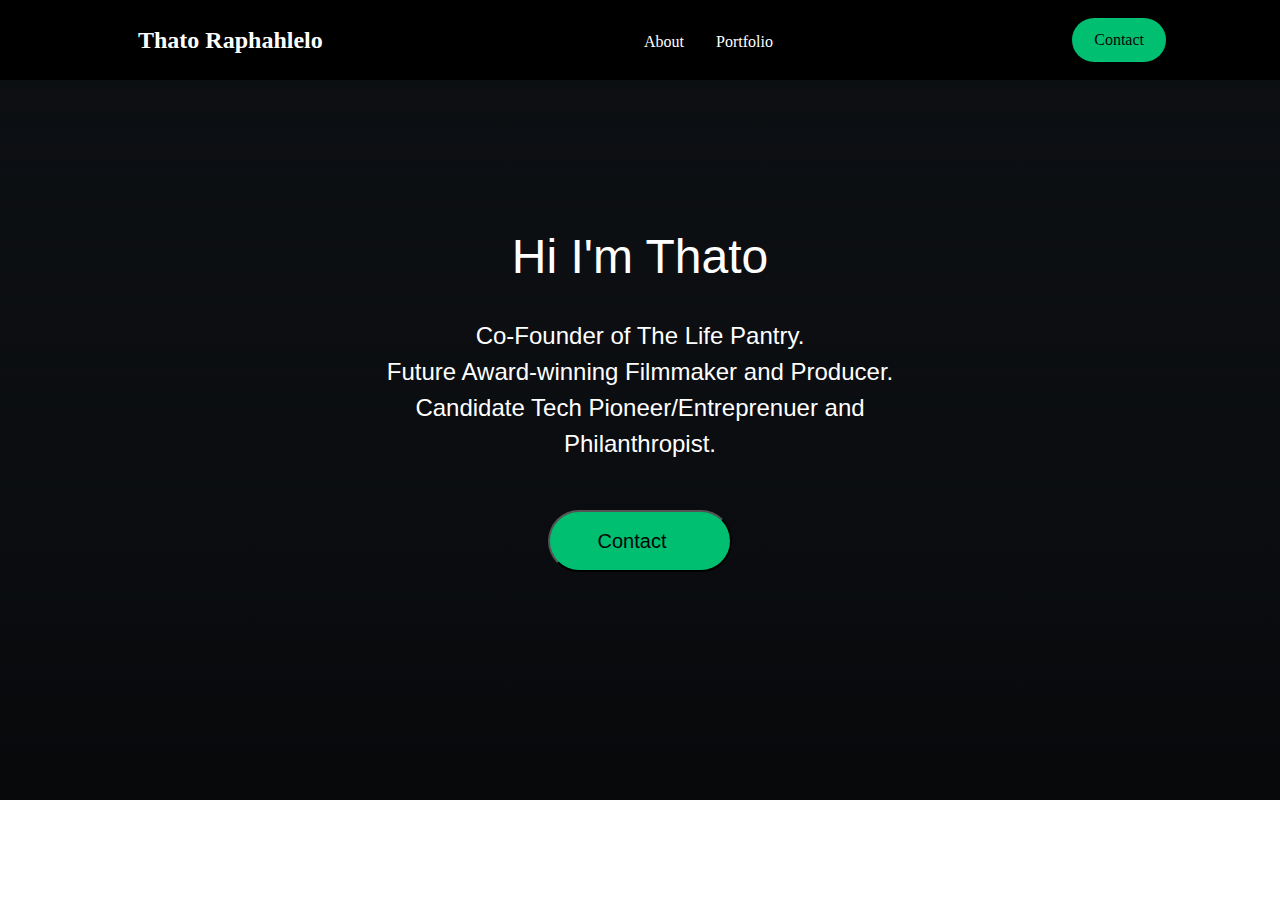
==== index.html @ 8cd52a6d "contact btn" ====
<!DOCTYPE html>
<html lang="en">

<head>
    <title>Thato Raphahlelo</title>
    <meta name="viewport" content="width=device-width, initial-scale=1.0" />
    
    <link rel="stylesheet" href="./Taido-portfolio/taido.css" />
    <link href="http://fonts.cdnfonts.com/css/thegoodmonolith" rel="stylesheet">
    <link rel="stylesheet" href="./Taido-portfolio/open-iconic-master/font/css/open-iconic-bootstrap.min.css"/>
    <link rel="stylesheet" href="./Taido-portfolio/Fonts/Disket Rostype/Bold/onlinefontconverter.com/converted-files/font.css"/>
        <link rel="stylesheet" href="./Taido-portfolio/Fonts/Disket Rostype/Regular web/onlinefontconverter.com/converted-files/font.css"/>
    <link rel="stylesheet" href="https://maxcdn.bootstrapcdn.com/bootstrap/4.5.2/css/bootstrap.min.css">
    <script src="https://ajax.googleapis.com/ajax/libs/jquery/3.5.1/jquery.min.js"></script>
    <script src="https://cdnjs.cloudflare.com/ajax/libs/popper.js/1.16.0/umd/popper.min.js"></script>
    <script src="https://maxcdn.bootstrapcdn.com/bootstrap/4.5.0/js/bootstrap.min.js"></script>
    <script src="./Taido-portfolio/index.js"></script>
</head>

<body>
    <nav class="Nav">
        <div class="NavbarContainer">
            <a class="NavLogo" href="#">Thato Raphahlelo</a>
            <div class="MobileIcon" onclick="showSide()">
                <span class="oi oi-menu"></span>
            </div>
            <ul class="NavMenu">
                <li class="NavItem">
                    <a class="NavLinks" href="#">About</a>
                </li>
                <li class="NavItem">
                    <a class="NavLinks" href="#">Portfolio</a>
                </li>
            </ul>
            <nav class="NavBtn">
                <a class="NavBtnLink" href="#">Contact</a>
            </nav>
        </div>
    </nav>
    <aside id="SC" class="SidebarContainer">
        <div class="Icon" onclick="hideSide()">
            <span class="CloseIcon" aria-hidden="true">&times;</span>
        </div>
        <div class="SidebarWrapper">
            <ul class="SidebarMenu">
                <a class="SidebarLink" href="#">About</SidebarLink>
                <a class="SidebarLink" href="#">Portfolio</SidebarLink>
            </ul>
            <div class="SideBtnWrap">
                <a class="SidebarRoute" href="contact">Contact</a>
            </div>
        </div>
    </aside>
    <div class="HeroContainer">
        <div class="HeroBg">
            <video class="VideoBg" autoplay loop muted src="./Taido-portfolio/videos/InShot_20200409_175238371.mp4" type="video/mp4"></video>
        </div>
        <div class="HeroContent">
            <h1 class="HeroH1">Hi I'm Thato</h1>
            <p class="HeroP">
                Co-Founder of The Life Pantry.<br />
                Future Award-winning Filmmaker and Producer.<br />
                Candidate Tech Pioneer/Entreprenuer and Philanthropist.
            </p>
            <div class="HeroBtnWrapper">
                <button onmouseover="iconSwitch()" class="Button" id="ConBtn">Contact<span id="arrow" class="ArrowRight oi oi-arrow-right" ></span><span class="ArrowForward oi oi-arrow-thick-right"></span></button>
            </div>
        </div>
    </div>
   <!--  <div id="header">
        <img src="Taido transparent.png" />
    </div>
    <div id="container"></div> -->
</body>

</html>
---- Taido-portfolio/taido.css ----
﻿#logo {
  position: absolute;
  z-index: 3;
  width: 18%;
}

#background {
  position: absolute;
  width: 100vw;
  height: 100vh;
  z-index: -1;
}

@font-face {
  font-family: "Disket-Mono-Bold";
  src: url("Disket-Mono-Bold.eot");
  src: url("Disket-Mono-Bold.eot?#iefix") format("embedded-opentype"),
    url("Disket-Mono-Bold.woff2") format("woff2");
  font-weight: normal;
  font-style: normal;
}

@font-face {
  font-family: "DisketMono-Bold";
  src: url("DisketMono-Bold.svg#DisketMono-Bold") format("svg"),
    url("DisketMono-Bold.ttf") format("truetype"),
    url("DisketMono-Bold.woff") format("woff");
  font-weight: normal;
  font-style: normal;
}

@font-face {
  font-family: "Disket-Mono-Regular";
  src: url("Disket-Mono-Regular.eot");
  src: url("Disket-Mono-Regular.eot?#iefix") format("embedded-opentype"),
    url("Disket-Mono-Regular.woff2") format("woff2");
  font-weight: normal;
  font-style: normal;
}

@font-face {
  font-family: "DisketMono";
  src: url("DisketMono.svg#DisketMono") format("svg"),
    url("DisketMono.ttf") format("truetype"),
    url("DisketMono.woff") format("woff");
  font-weight: normal;
  font-style: normal;
}

#Tai {
  font-family: Disket-Mono-Bold;
  font-weight: normal;
  font-style: normal;
  width: 18%;
  position: absolute;
  z-index: 3;
  color: #fff;
  padding-top: 0.2rem;
  padding-left: 0.2rem;
}
a {
  font-family: Disket-Mono-Regular;
}

#descrip {
  margin: auto;
  width: 75%;
  padding: 8.5rem 0;
  text-align: center;
  color: #fff;
  font-family: Disket-Mono-Bold;
}

.Nav {
  background: #000;
  height: 80px;
  margin-top: -80px;
  display: flex;
  justify-content: center;
  align-items: center;
  font-size: 1rem;
  position: sticky;
  top: 0;
  z-index: 10;
}

.NavbarContainer {
  display: flex;
  justify-content: space-between;
  height: 80px;
  z-index: 1;
  width: 100%;
  padding: 0 24px;
  max-width: 1100px;
}

.NavLogo {
  color: #fff;
  justify-self: flex-start;
  cursor: pointer;
  font-size: 1.5rem;
  display: flex;
  align-items: center;
  margin-left: 24px;
  font-weight: bold;
  text-decoration: none;
}

.MobileIcon {
  display: none;

  /* @media screen and (max-width: 768px) {
    display: block;
    position: absolute;
    top: 0;
    right: 0;
    transform: translate(-100%, 60%);
    font-size: 1.8rem;
    cursor: pointer;
    color: #fff;
  } */
}

.NavMenu {
  display: flex;
  align-items: center;
  list-style: none;
  text-align: center;
  padding: 0;
  margin-bottom: 0;
  margin-right: -22px;
}

.NavItem {
  position: relative;
  height: 20px;
}

.NavLinks {
  color: #fff;
  display: flex;
  align-items: center;
  text-decoration: none;
  padding: 0 1rem;
  cursor: pointer;
}

.NavLinks:active {
  border-bottom: 3px solid #01bf71;
}

.NavBtn {
  display: flex;
  align-items: center;

  /* @media screen and (max-width: 768px) {
    display: none;
  } */
}

.NavBtnLink {
  border-radius: 50px;
  background: #01bf71;
  white-space: nowrap;
  padding: 10px 22px;
  color: #010606;
  font-size: 16px;
  outline: none;
  border: none;
  cursor: pointer;
  transition: all 0.2s ease-in-out;
  text-decoration: none;
}

.NavBtnLink:hover {
  transition: all 0.2s ease-in-out;
  background: #fff;
  color: #010606;
}

@media screen and (max-width: 768px) {
  .NavMenu,
  .NavBtn {
    display: none;
  }
  .MobileIcon {
    display: block;
    position: absolute;
    top: 0;
    right: 0;
    transform: translate(-100%, 60%);
    font-size: 1.8rem;
    cursor: pointer;
    color: #fff;
  }

  .HeroH1 {
    font-size: 40px;
  }

  .HeroP {
    font-size: 24px;
  }
  .Button {
    background: #010606;
    color: #fff;
    padding: 12px 30px;
    font-size: 16px;
  }

  .Button:hover {
    background: #01bf71;
  }
}

@media screen and (max-width: 960px) {
  .Nav {
    transition: 0.8s all ease;
  }
}

.SidebarContainer {
  position: fixed;
  z-index: 999;
  width: 100%;
  height: 100%;
  background: #0d0d0d;
  display: grid;
  align-items: center;
  top: 0;
  left: 0;
  transition: 0.3s ease-in-out;
  opacity: 0;
  top: -100%;
}

.CloseIcon {
  color: #fff;
}

.Icon {
  position: absolute;
  top: 1.2rem;
  right: 1.5rem;
  background: transparent;
  font-size: 2rem;
  cursor: pointer;
  outline: none;
}

.SidebarWrapper {
  color: #fff;
}

.SidebarLink {
  display: flex;
  align-items: center;
  justify-content: center;
  font-size: 1.5rem;
  text-decoration: none;
  list-style: none;
  transition: none;
  color: #fff;
  cursor: pointer;
}

.SidebarLink:hover {
  color: #01bf71;
  transition: 0.2s ease-in-out;
}

.SideBtnWrap {
  display: flex;
  justify-content: center;
}

.SidebarRoute {
  border-radius: 50px;
  background: #01bf71;
  white-space: nowrap;
  padding: 16px 64px;
  outline: none;
  border: none;
  cursor: pointer;
  transition: all 0.2s ease-in-out;
  text-decoration: none;
  color: #010606;
}

.SidebarRoute:hover {
  transition: all 0.2s ease-in-out;
  background: #fff;
  color: #01bf71;
}

.SidebarMenu {
  display: grid;
  grid-template-columns: 1fr;
  grid-template-rows: repeat(2, 80px);
  text-align: center;
  padding: 0;
}

@media screen and (max-width: 480px) {
  .SidebarMenu {
    grid-template-rows: repeat(6, 60px);
  }

  .HeroH1 {
    font-size: 32px;
  }

  .HeroP {
    font-size: 18px;
  }

  .Button {
    background: #010606;
    color: #fff;
    padding: 12px 30px;
    font-size: 16px;
  }

  .Button:hover {
    background: #01bf71;
  }
}

.HeroContainer {
  background: #0c0c0c;
  display: flex;
  justify-content: center;
  align-items: center;
  padding: 0 30px;
  height: 800px;
  position: relative;
  z-index: 1;

  /*add before styles*/
}

.HeroContainer:before {
  content: "";
  position: absolute;
  top: 0;
  right: 0;
  bottom: 0;
  left: 0;
  background: linear-gradient(
      180deg,
      rgba(0, 0, 0, 0.4) 0%,
      rgba(0, 0, 0, 0.8) 100%
    ),
    linear-gradient(180deg, rgba(0, 0, 0, 0.4) 0%, transparent 100%);
  z-index: 2;
}

.HeroBg {
  position: absolute;
  top: 0;
  right: 0;
  bottom: 0;
  left: 0;
  width: 100%;
  height: 100%;
  overflow: hidden;
}

.VideoBg {
  width: 100%;
  height: 100%;
  -o-object-fit: cover;
  object-fit: cover;
  background: #232a34;
}

.HeroContent {
  z-index: 3;
  max-width: 1200px;
  position: absolute;
  padding: 8px 24px;
  display: flex;
  flex-direction: column;
  align-items: center;
}

.HeroH1 {
  color: #fff;
  font-size: 48px;
  text-align: center;
}

.HeroP {
  margin-top: 24px;
  color: #fff;
  font-size: 24px;
  text-align: center;
  max-width: 600px;
}

.HeroBtnWrapper {
  margin-top: 32px;
  display: flex;
  flex-direction: column;
  align-items: center;
}

.ArrowForward {
  margin-left: 8px;
  font-size: 20px;
  opacity: 0;
}

.ArrowRight {
  margin-left: 8px;
  font-size: 20px;
}

.Button {
  border-radius: 50px;
  background: #01bf71;
  white-space: nowrap;
  padding: 14px 48px;
  color: #010606;
  font-size: 20px;
  outline: none;
  cursor: pointer;
  display: flex;
  justify-content: center;
  align-items: center;
  transition: all 0.2s ease-in-out;
}

.Button:hover {
  transition: all 0.2s ease-in-out;
  background: #fff;
}
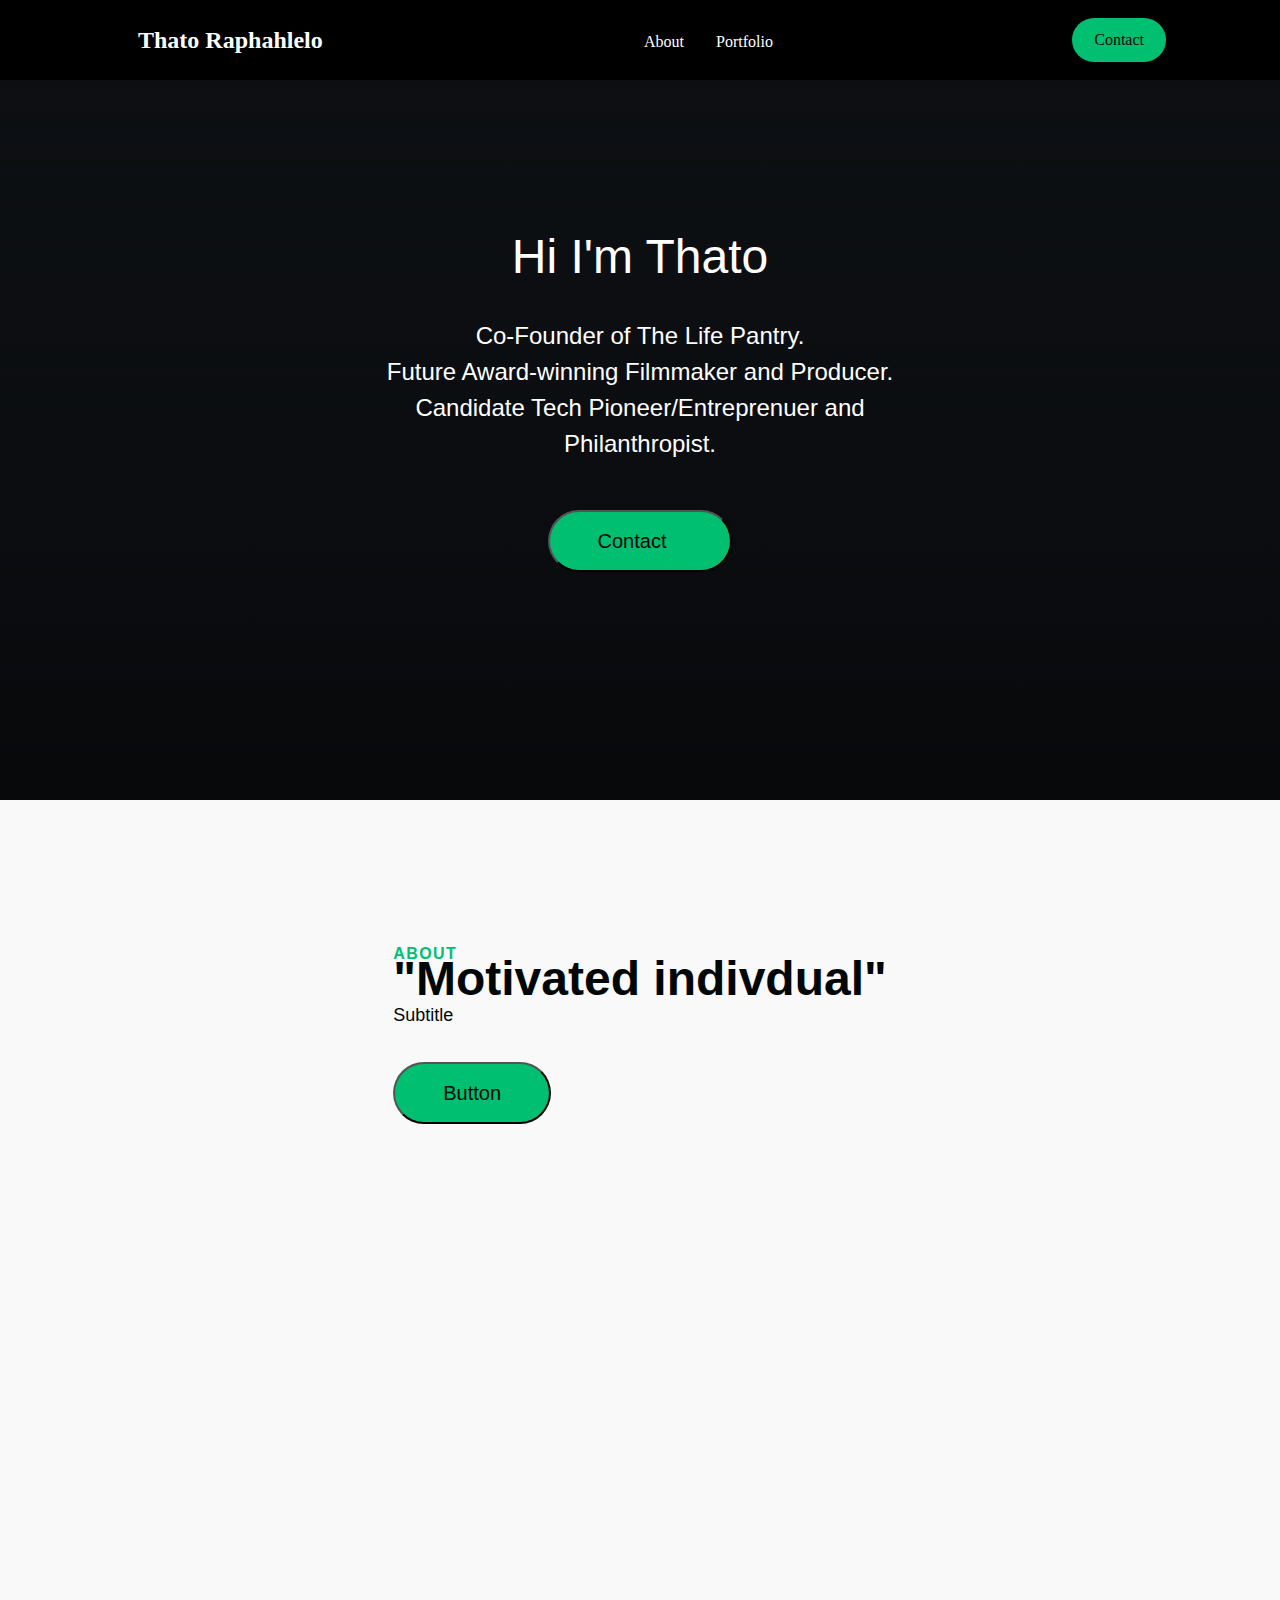
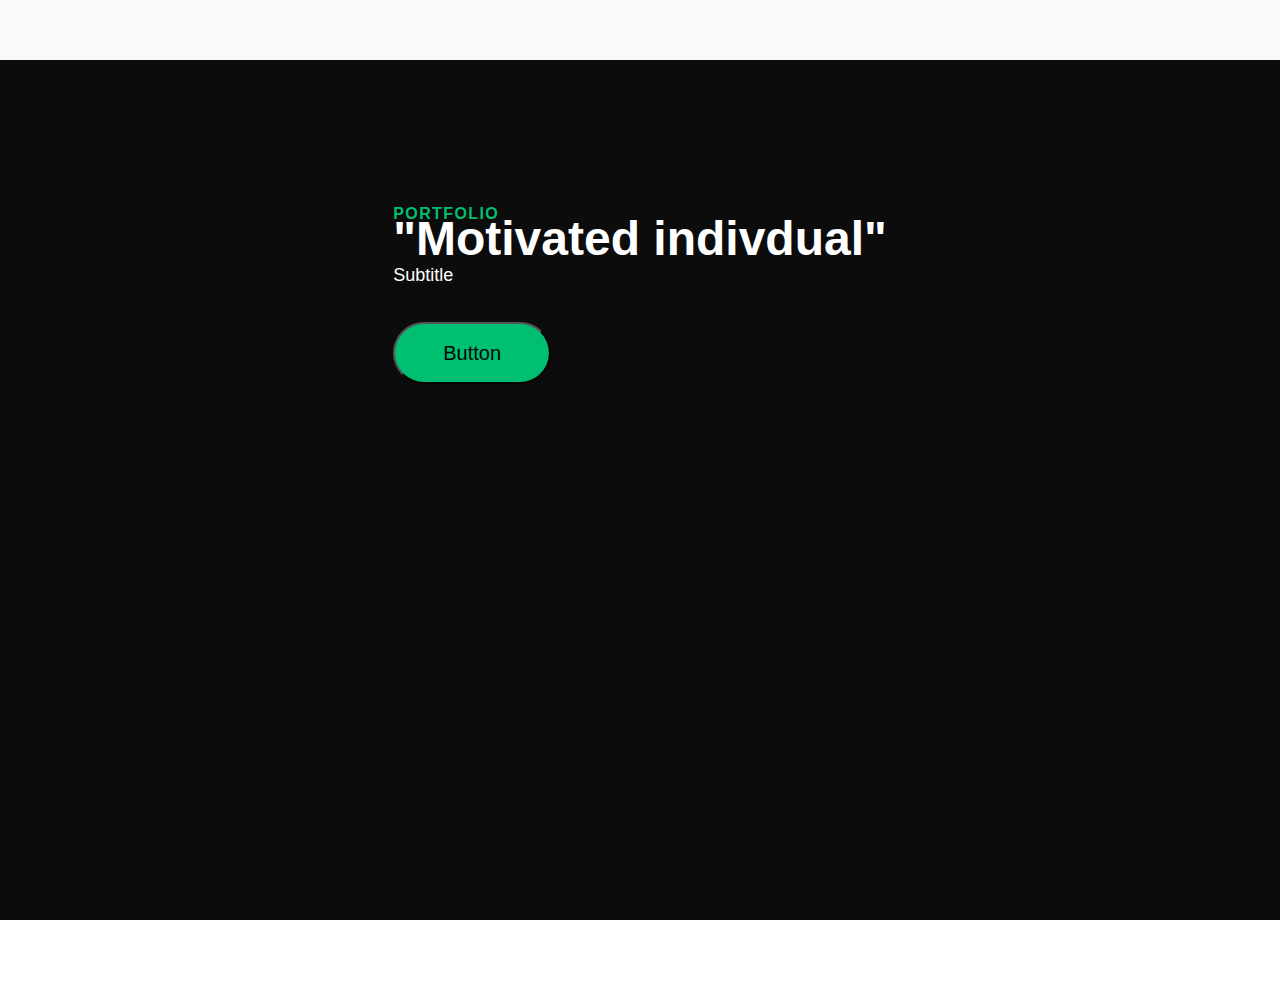
==== commit f9ee32fa: "Portfolio section" ====
--- a/index.html
+++ b/index.html
@@ -20,16 +20,16 @@
 <body>
     <nav class="Nav">
         <div class="NavbarContainer">
-            <a class="NavLogo" href="#">Thato Raphahlelo</a>
+            <a class="NavLogo" onclick="scrollToTop()"href="#">Thato Raphahlelo</a>
             <div class="MobileIcon" onclick="showSide()">
                 <span class="oi oi-menu"></span>
             </div>
             <ul class="NavMenu">
                 <li class="NavItem">
-                    <a class="NavLinks" href="#">About</a>
+                    <a id="abtLink" onclick="scrollToAbout()" class="NavLinks" href="#">About</a>
                 </li>
                 <li class="NavItem">
-                    <a class="NavLinks" href="#">Portfolio</a>
+                    <a class="NavLinks" onclick="scrollToPort()" href="#">Portfolio</a>
                 </li>
             </ul>
             <nav class="NavBtn">
@@ -63,14 +63,52 @@
                 Candidate Tech Pioneer/Entreprenuer and Philanthropist.
             </p>
             <div class="HeroBtnWrapper">
-                <button onmouseover="iconSwitch()" class="Button" id="ConBtn">Contact<span id="arrow" class="ArrowRight oi oi-arrow-right" ></span><span class="ArrowForward oi oi-arrow-thick-right"></span></button>
+                <button onmouseover="iconSwitch()" class="Button" id="ConBtn">Contact<span id="arrow" class="ArrowRight oi oi-arrow-right" ></span><span id="forward" class="ArrowForward oi oi-arrow-thick-right"></span></button>
             </div>
         </div>
     </div>
-   <!--  <div id="header">
-        <img src="Taido transparent.png" />
+    <div class="InfoContainer">
+        <div class="InfoWrapper">
+            <div class="InfoRow">
+                <div class="Column1">
+                    <div class="TextWrapper">
+                        <p class="TopLine">About</p>
+                        <h1 class="Heading">"Motivated indivdual"</h1>
+                        <p class="Subtitle">Subtitle</p>
+                        <div class="BtnWrap">
+                            <button class="Button">Button</button>
+                        </div>
+                    </div>
+                </div>
+                <div class="Cloumn2">
+                    <div class="ImgWrap">
+                        <img class="Img"/>
+                    </div>
+                </div>
+            </div>
+        </div>
     </div>
-    <div id="container"></div> -->
+    <div class="InfoContainer2">
+        <div class="InfoWrapper">
+            <div class="InfoRow">
+                <div class="Column1">
+                    <div class="TextWrapper">
+                        <p class="TopLine">Portfolio</p>
+                        <h1 class="Heading2">"Motivated indivdual"</h1>
+                        <p class="Subtitle2">Subtitle</p>
+                        <div class="BtnWrap">
+                            <button class="Button">Button</button>
+                        </div>
+                    </div>
+                </div>
+                <div class="Cloumn2">
+                    <div class="ImgWrap">
+                        <img class="Img"/>
+                    </div>
+                </div>
+            </div>
+        </div>
+    </div>
 </body>
 
 </html>
--- a/Taido-portfolio/taido.css
+++ b/Taido-portfolio/taido.css
@@ -1,4 +1,7 @@
-﻿#logo {
+﻿html {
+  scroll-behavior: smooth;
+}
+#logo {
   position: absolute;
   z-index: 3;
   width: 18%;
@@ -198,7 +201,8 @@
     font-size: 40px;
   }
 
-  .HeroP {
+  .HeroP,
+  .Heading {
     font-size: 24px;
   }
   .Button {
@@ -211,11 +215,26 @@
   .Button:hover {
     background: #01bf71;
   }
+
+  .InfoContainer {
+    padding: 100px 0;
+  }
 }
 
 @media screen and (max-width: 960px) {
   .Nav {
     transition: 0.8s all ease;
+  }
+
+  .Button {
+    background: #010606;
+    color: #fff;
+    padding: 12px 30px;
+    font-size: 16px;
+  }
+
+  .Button:hover {
+    background: #01bf71;
   }
 }
 
@@ -308,6 +327,10 @@
 
   .HeroH1 {
     font-size: 32px;
+  }
+
+  .Heading {
+    font-size: 18px;
   }
 
   .HeroP {
@@ -407,7 +430,7 @@
 
 .ArrowForward {
   margin-left: 8px;
-  font-size: 20px;
+  font-size: 1px;
   opacity: 0;
 }
 
@@ -435,3 +458,102 @@
   transition: all 0.2s ease-in-out;
   background: #fff;
 }
+
+.InfoContainer {
+  color: #fff;
+  background: #f9f9f9;
+}
+
+.InfoWrapper {
+  display: grid;
+  z-index: 1;
+  height: 860px;
+  width: 100%;
+  max-width: 1100px;
+  margin-right: auto;
+  margin-left: auto;
+  padding: 0 24px;
+  justify-content: center;
+}
+
+.InfoRow {
+  display: grid;
+  grid-auto-columns: minmax(auto, 1fr);
+  align-items: center;
+  grid-template-areas: "col1" "col2";
+}
+
+.Column1 {
+  margin-bottom: 15px;
+  padding: 0 15px;
+  grid-area: "col1";
+}
+
+.TextWrapper {
+  max-width: 540px;
+  padding-top: 0;
+  padding-bottom: 60px;
+}
+
+.TopLine {
+  color: #01bf71;
+  font-size: 16px;
+  line-height: 16px;
+  font-weight: 700;
+  letter-spacing: 1.4px;
+  text-transform: uppercase;
+  margin-bottom: 16px;
+}
+
+.Heading {
+  margin-bottom: 24px;
+  font-size: 48px;
+  line-height: 1.1px;
+  font-weight: 600;
+  color: #010606;
+}
+
+.Subtitle {
+  max-width: 440px;
+  margin-bottom: 35px;
+  font-size: 18px;
+  line-height: 24px;
+  color: #010606;
+}
+
+.BtnWrap {
+  display: flex;
+  justify-content: flex-start;
+}
+
+.ImgWrap {
+  max-width: 555px;
+  height: 100%;
+}
+
+.Img {
+  width: 100%;
+  margin: 0 0 10px 0;
+  padding-right: 0;
+}
+
+.InfoContainer2 {
+  color: #000;
+  background: #0c0c0c;
+}
+
+.Heading2 {
+  margin-bottom: 24px;
+  font-size: 48px;
+  line-height: 1.1px;
+  font-weight: 600;
+  color: #fff;
+}
+
+.Subtitle2 {
+  max-width: 440px;
+  margin-bottom: 35px;
+  font-size: 18px;
+  line-height: 24px;
+  color: #fff;
+}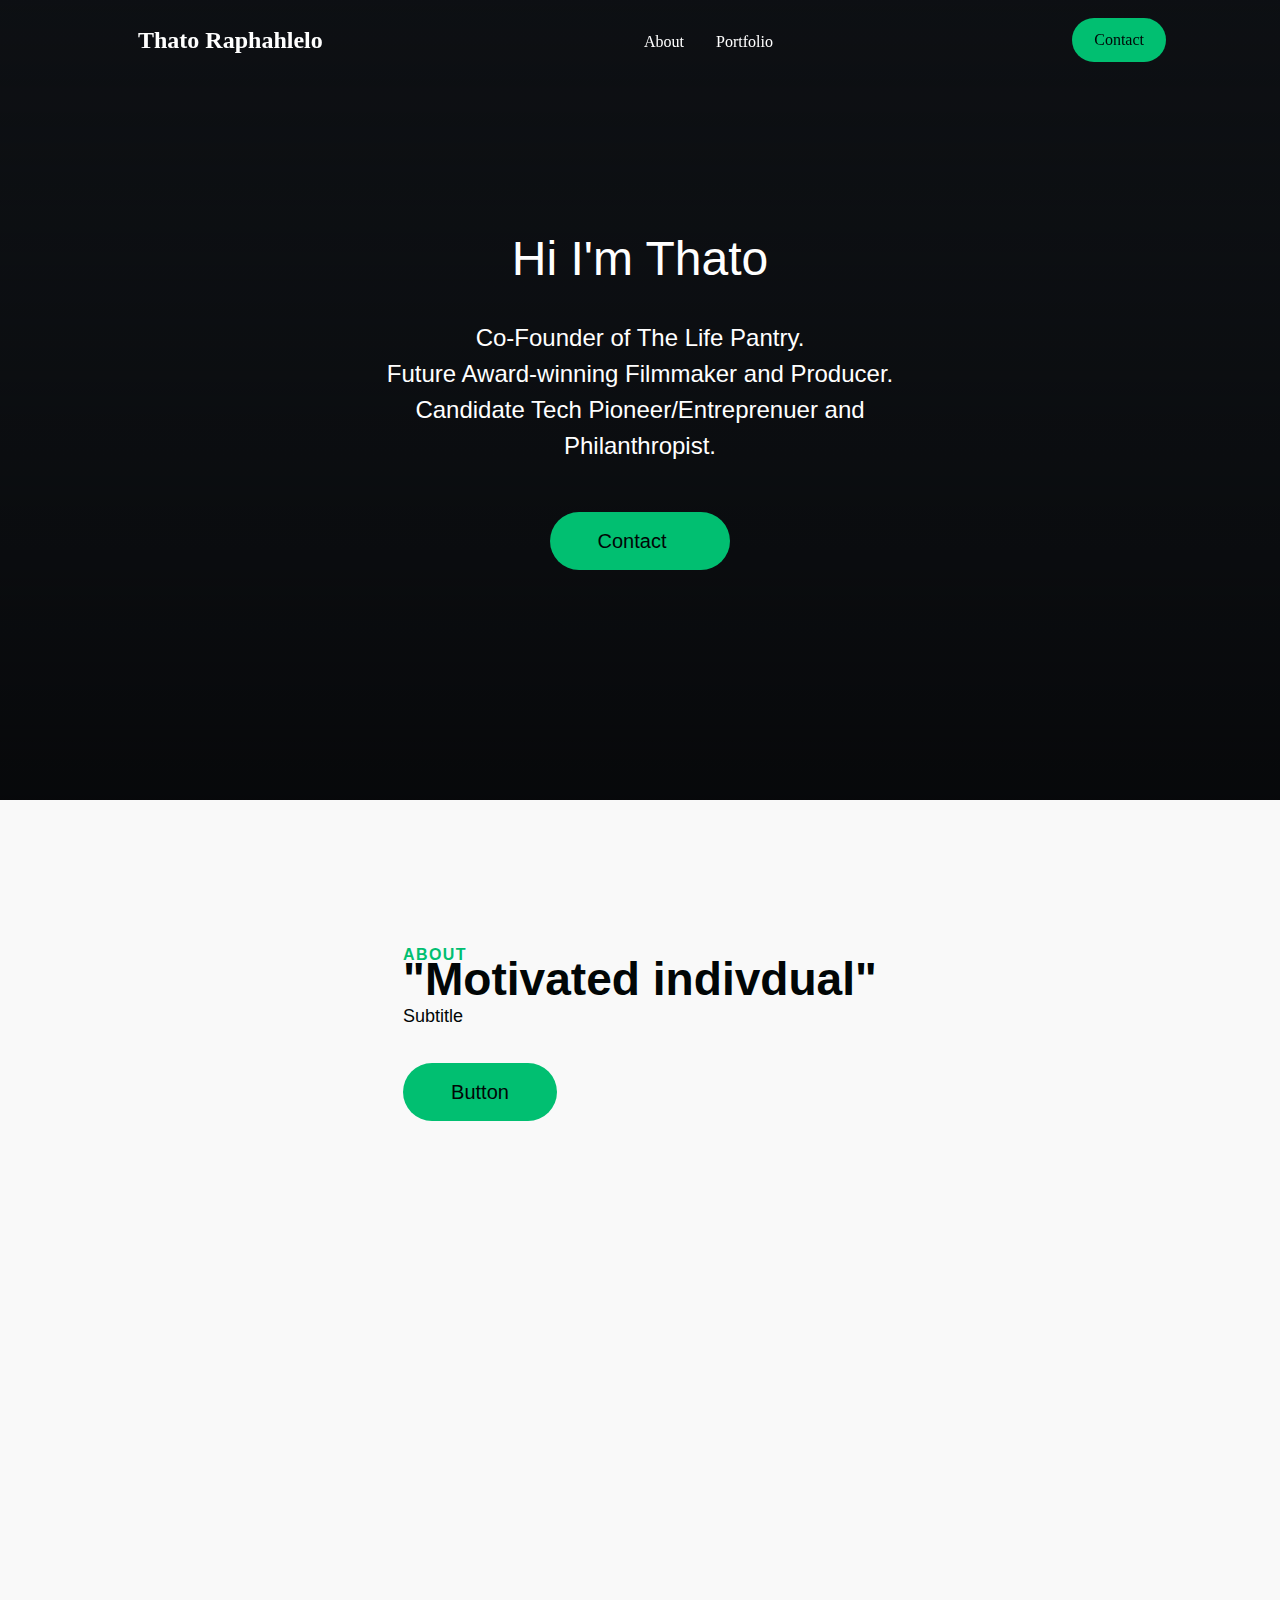
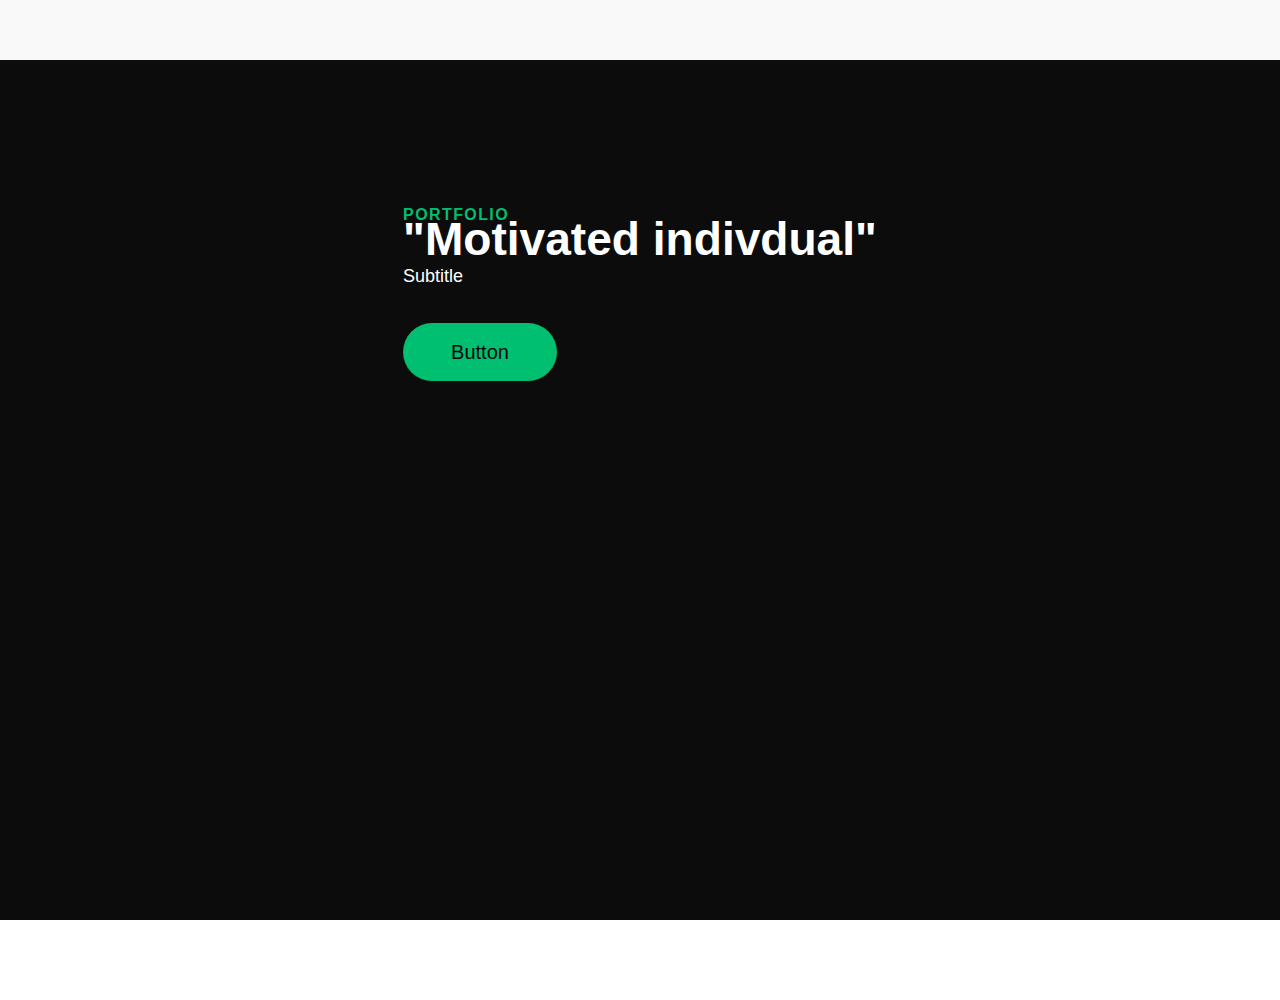
==== commit de0dd935: "scroll stuff" ====
--- a/index.html
+++ b/index.html
@@ -18,9 +18,9 @@
 </head>
 
 <body>
-    <nav class="Nav">
+    <nav class="Nav" id="nav">
         <div class="NavbarContainer">
-            <a class="NavLogo" onclick="scrollToTop()"href="#">Thato Raphahlelo</a>
+            <a class="NavLogo" id="home" onclick="scrollToTop()"href="#">Thato Raphahlelo</a>
             <div class="MobileIcon" onclick="showSide()">
                 <span class="oi oi-menu"></span>
             </div>
@@ -29,7 +29,7 @@
                     <a id="abtLink" onclick="scrollToAbout()" class="NavLinks" href="#">About</a>
                 </li>
                 <li class="NavItem">
-                    <a class="NavLinks" onclick="scrollToPort()" href="#">Portfolio</a>
+                    <a class="NavLinks" id="portLink" onclick="scrollToPort()" href="#">Portfolio</a>
                 </li>
             </ul>
             <nav class="NavBtn">
--- a/Taido-portfolio/taido.css
+++ b/Taido-portfolio/taido.css
@@ -75,7 +75,6 @@
 }
 
 .Nav {
-  background: #000;
   height: 80px;
   margin-top: -80px;
   display: flex;
@@ -85,6 +84,7 @@
   position: sticky;
   top: 0;
   z-index: 10;
+  background: transparent;
 }
 
 .NavbarContainer {
@@ -146,8 +146,10 @@
   text-decoration: none;
   padding: 0 1rem;
   cursor: pointer;
-}
-
+  padding-bottom: 23px;
+}
+
+.active,
 .NavLinks:active {
   border-bottom: 3px solid #01bf71;
 }
@@ -452,6 +454,7 @@
   justify-content: center;
   align-items: center;
   transition: all 0.2s ease-in-out;
+  border-style: none;
 }
 
 .Button:hover {
@@ -507,7 +510,7 @@
 
 .Heading {
   margin-bottom: 24px;
-  font-size: 48px;
+  font-size: 3.6vw;
   line-height: 1.1px;
   font-weight: 600;
   color: #010606;
@@ -544,7 +547,7 @@
 
 .Heading2 {
   margin-bottom: 24px;
-  font-size: 48px;
+  font-size: 3.6vw;
   line-height: 1.1px;
   font-weight: 600;
   color: #fff;
@@ -556,4 +559,4 @@
   font-size: 18px;
   line-height: 24px;
   color: #fff;
-}+}
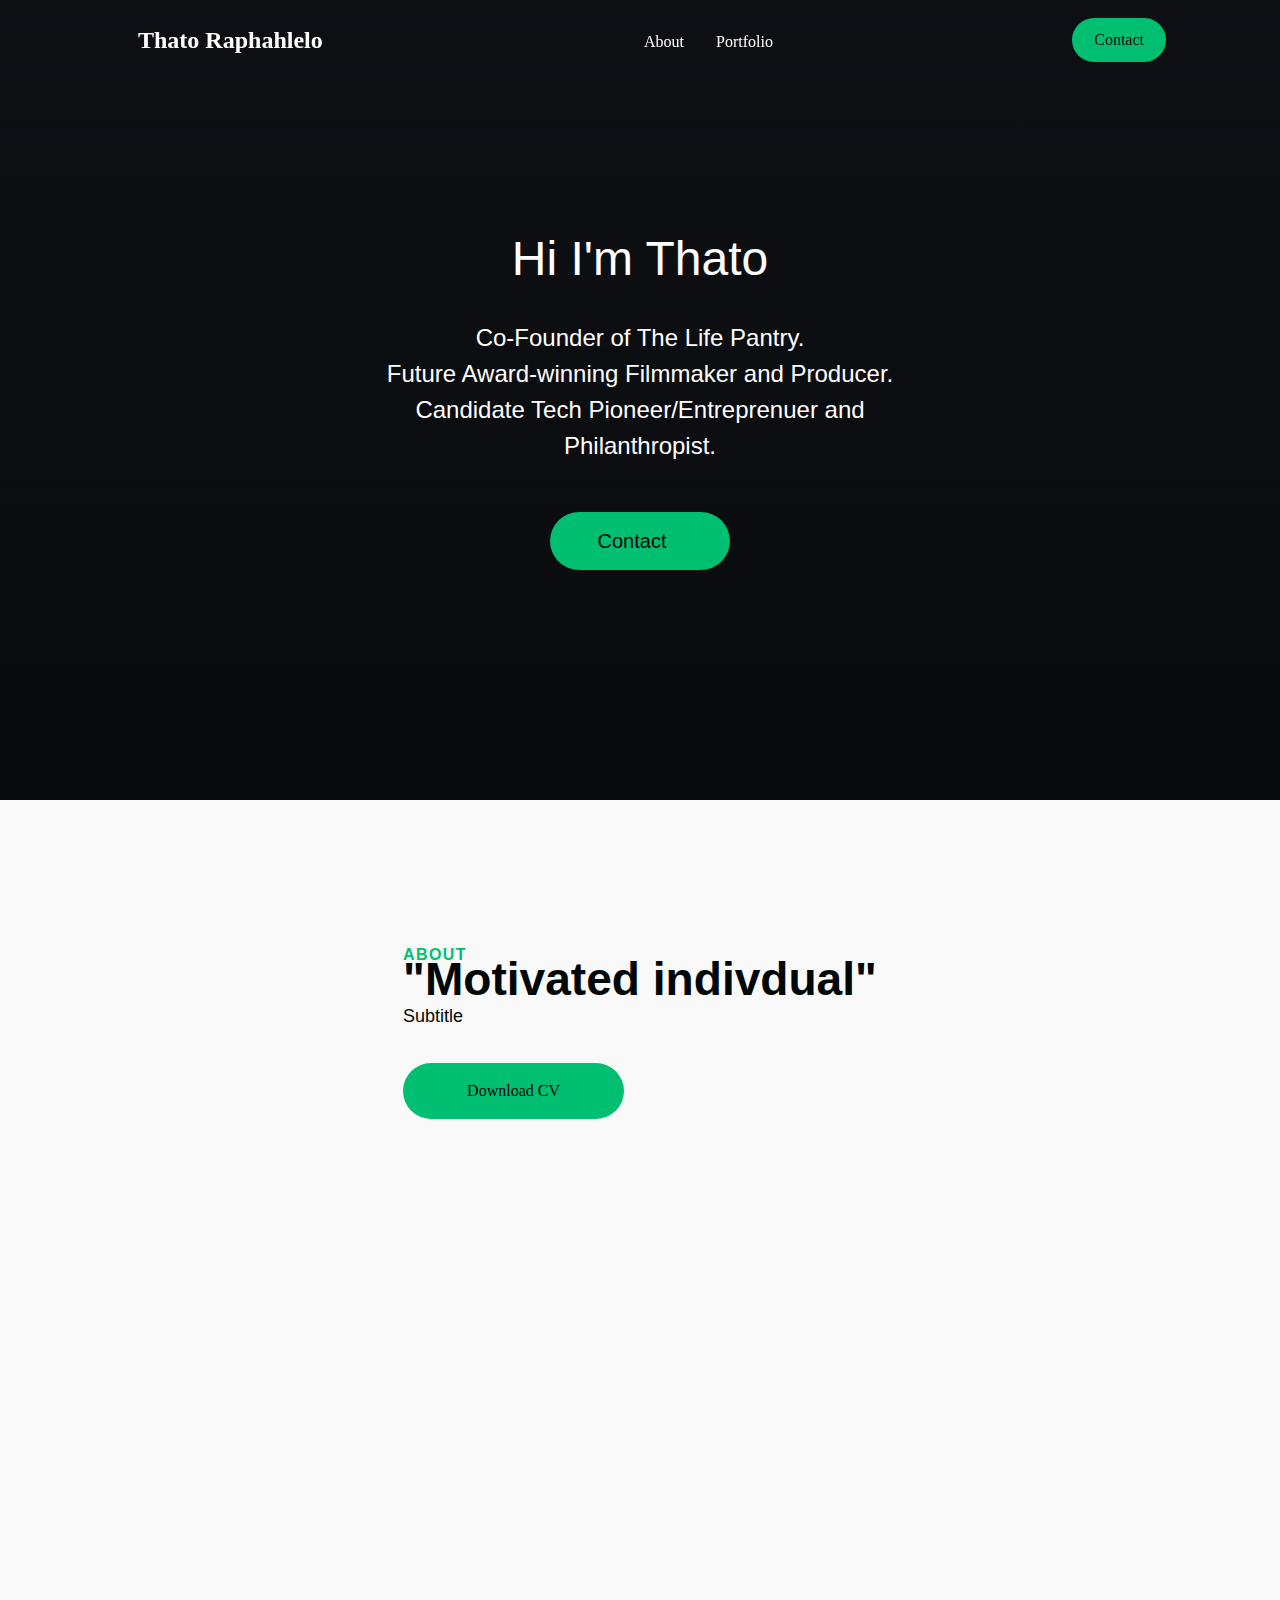
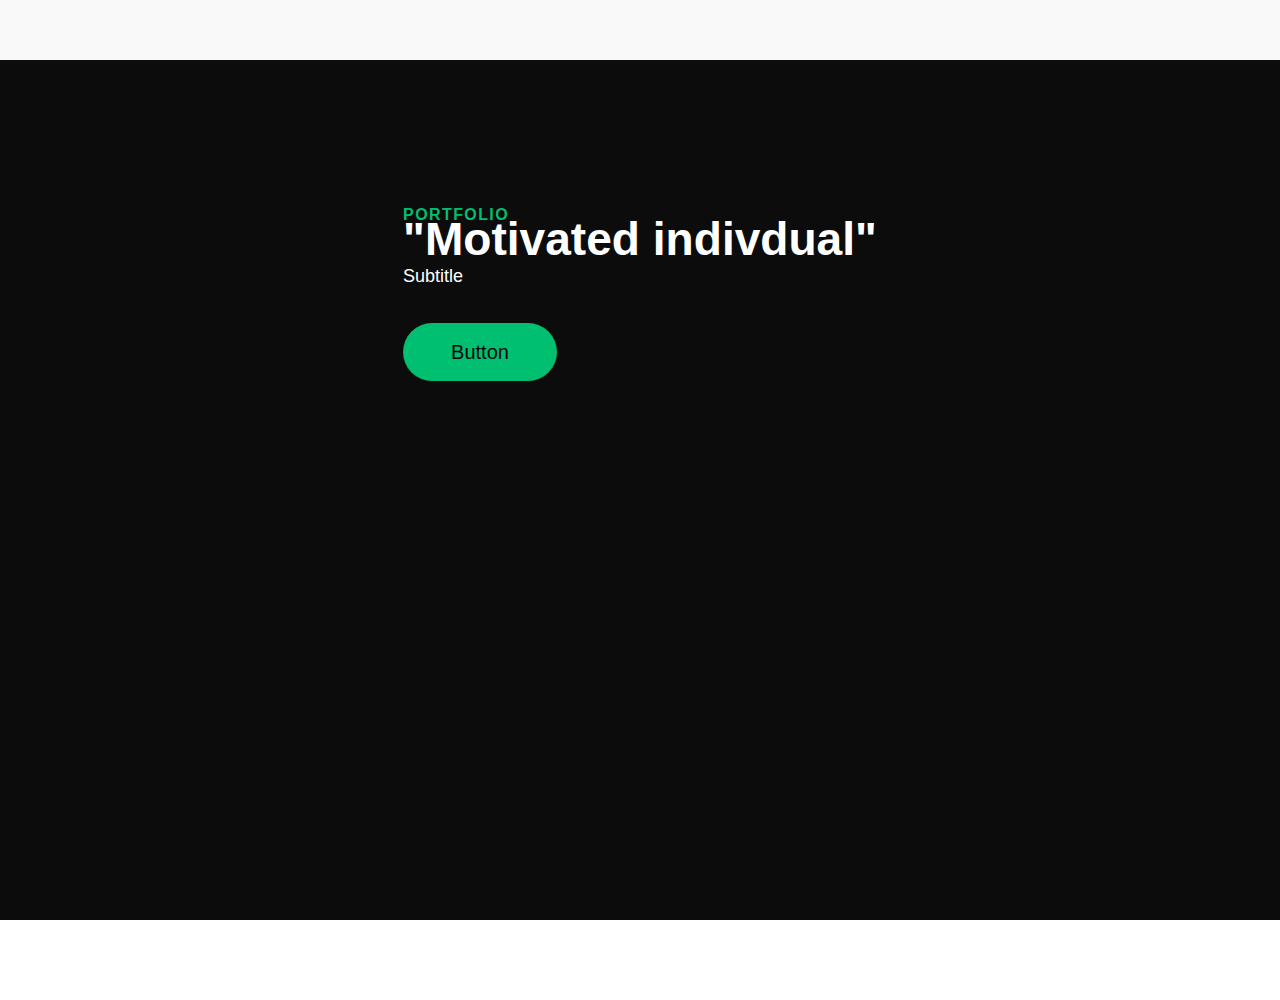
==== commit c493e74b: "links work" ====
--- a/index.html
+++ b/index.html
@@ -6,11 +6,12 @@
     <meta name="viewport" content="width=device-width, initial-scale=1.0" />
     
     <link rel="stylesheet" href="./Taido-portfolio/taido.css" />
-    <link href="http://fonts.cdnfonts.com/css/thegoodmonolith" rel="stylesheet">
+    <link href="http://fonts.cdnfonts.com/css/thegoodmonolith" rel="stylesheet"/>
     <link rel="stylesheet" href="./Taido-portfolio/open-iconic-master/font/css/open-iconic-bootstrap.min.css"/>
     <link rel="stylesheet" href="./Taido-portfolio/Fonts/Disket Rostype/Bold/onlinefontconverter.com/converted-files/font.css"/>
         <link rel="stylesheet" href="./Taido-portfolio/Fonts/Disket Rostype/Regular web/onlinefontconverter.com/converted-files/font.css"/>
-    <link rel="stylesheet" href="https://maxcdn.bootstrapcdn.com/bootstrap/4.5.2/css/bootstrap.min.css">
+        <link rel="stylesheet" href="https://cdnjs.cloudflare.com/ajax/libs/font-awesome/4.7.0/css/font-awesome.min.css"/>
+    <link rel="stylesheet" href="https://maxcdn.bootstrapcdn.com/bootstrap/4.5.2/css/bootstrap.min.css"/>
     <script src="https://ajax.googleapis.com/ajax/libs/jquery/3.5.1/jquery.min.js"></script>
     <script src="https://cdnjs.cloudflare.com/ajax/libs/popper.js/1.16.0/umd/popper.min.js"></script>
     <script src="https://maxcdn.bootstrapcdn.com/bootstrap/4.5.0/js/bootstrap.min.js"></script>
@@ -33,7 +34,7 @@
                 </li>
             </ul>
             <nav class="NavBtn">
-                <a class="NavBtnLink" href="#">Contact</a>
+                <a class="NavBtnLink" href="./Taido-portfolio/sign.html">Contact</a>
             </nav>
         </div>
     </nav>
@@ -43,11 +44,11 @@
         </div>
         <div class="SidebarWrapper">
             <ul class="SidebarMenu">
-                <a class="SidebarLink" href="#">About</SidebarLink>
-                <a class="SidebarLink" href="#">Portfolio</SidebarLink>
+                <a class="SidebarLink" onclick="sideAbt()">About</SidebarLink>
+                <a class="SidebarLink" onclick="portAbt()">Portfolio</SidebarLink>
             </ul>
             <div class="SideBtnWrap">
-                <a class="SidebarRoute" href="contact">Contact</a>
+                <a class="SidebarRoute" href="./Taido-portfolio/sign.html">Contact</a>
             </div>
         </div>
     </aside>
@@ -76,7 +77,7 @@
                         <h1 class="Heading">"Motivated indivdual"</h1>
                         <p class="Subtitle">Subtitle</p>
                         <div class="BtnWrap">
-                            <button class="Button">Button</button>
+                            <a class="SidebarRoute" download="Thato motlatso raphahlelo cv" href="./CVfile/Thato motlatso raphahlelo cv.pdf"><span class="oi oi-data-transfer-download"></span> Download CV</a>
                         </div>
                     </div>
                 </div>
--- a/Taido-portfolio/taido.css
+++ b/Taido-portfolio/taido.css
@@ -348,6 +348,23 @@
 
   .Button:hover {
     background: #01bf71;
+  }
+
+  .Formwrap {
+    height: 80%;
+  }
+
+  .icon {
+    margin-left: 16px;
+    margin-top: 8px;
+  }
+
+  .Content {
+    padding: 10px;
+  }
+
+  .Contacts {
+    padding: 32px 32px;
   }
 }
 
@@ -560,3 +577,112 @@
   line-height: 24px;
   color: #fff;
 }
+
+.Container {
+  min-height: 692px;
+  position: fixed;
+  bottom: 0;
+  left: 0;
+  right: 0;
+  top: 0;
+  z-index: 0;
+  overflow: hidden;
+  background: linear-gradient(
+    180deg,
+    rgba(1, 147, 86, 1) 0%,
+    rgba(10, 201, 122, 1) 100%
+  );
+}
+
+.Formwrap {
+  height: 100%;
+  display: flex;
+  flex-direction: column;
+  justify-content: center;
+}
+
+.icon {
+  margin-left: 32px;
+  margin-top: 32px;
+  text-decoration: none;
+  color: #fff;
+  font-weight: 700;
+  font-size: 32px;
+}
+
+.Content {
+  height: 100%;
+  display: flex;
+  flex-direction: column;
+  justify-content: center;
+}
+
+.Contacts {
+  background: #010101;
+  max-width: 400px;
+  height: auto;
+  width: 100%;
+  z-index: 1;
+  display: grid;
+
+  margin: 0 auto;
+  padding: 80px 32px;
+  border-radius: 4px;
+  box-shadow: 0 1px 3px rgba(0, 0, 0, 0.9);
+}
+
+.ContactGrid {
+  display: grid;
+  padding: 0;
+  margin-bottom: 0;
+}
+.grid-item {
+  padding: 20px;
+}
+.i2 {
+  grid-column: 2 / span 2;
+  grid-row: 1;
+}
+
+.i4 {
+  grid-column: 2 / span 2;
+  grid-row: 2;
+}
+
+.i6 {
+  grid-column: 2 / span 2;
+  grid-row: 3;
+}
+
+.Heading3 {
+  margin-bottom: 0;
+  padding: 0;
+  font-size: 2vw;
+  line-height: 1.1px;
+  font-weight: 600;
+  color: #fff;
+}
+
+.ContactSub {
+  max-width: 440px;
+  margin-bottom: 35px;
+  font-size: 1.5vw;
+  line-height: 24px;
+  color: #fff;
+}
+
+.socials {
+  display: flex;
+  color: #fff;
+  font-size: 30px;
+  padding: 20px;
+  width: 58px;
+  text-align: center;
+  text-decoration: none;
+  border-radius: 50%;
+  background: #0c0c0c;
+}
+
+.socials:hover {
+  opacity: 0.7;
+}
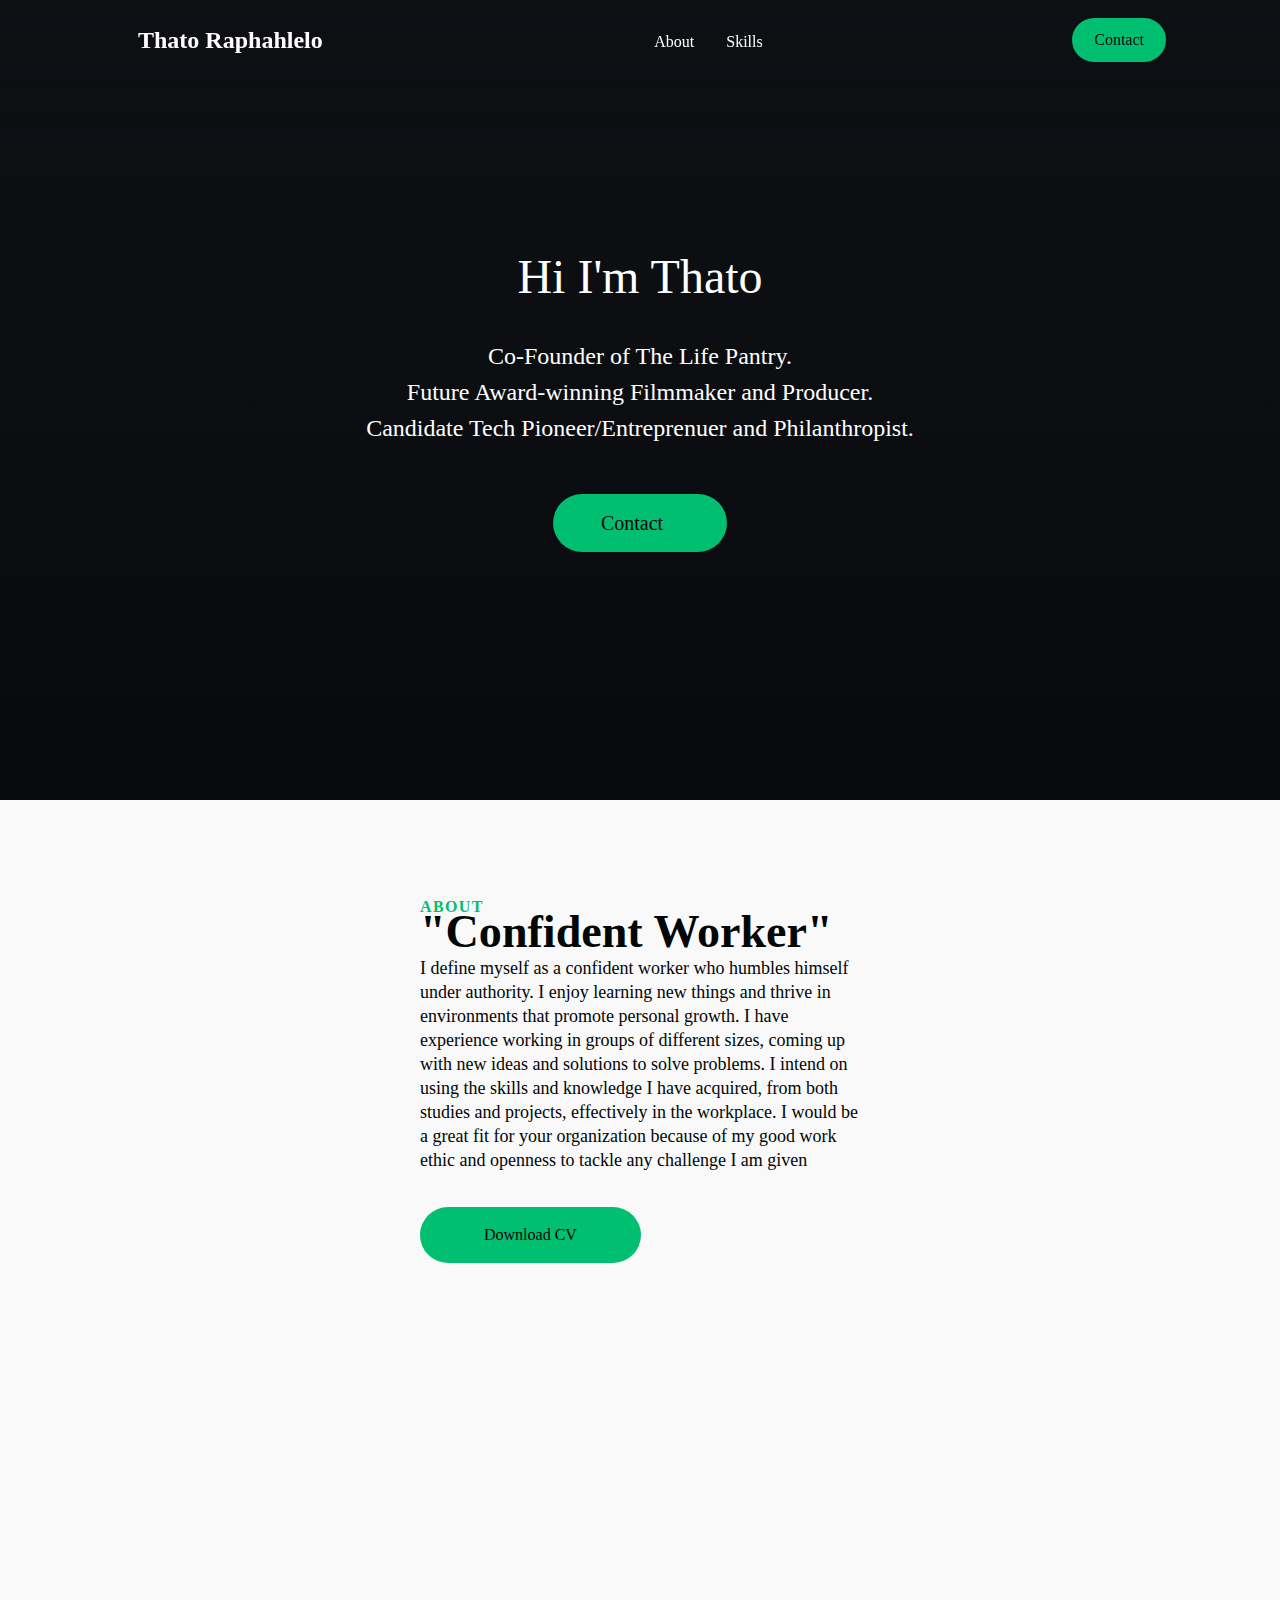
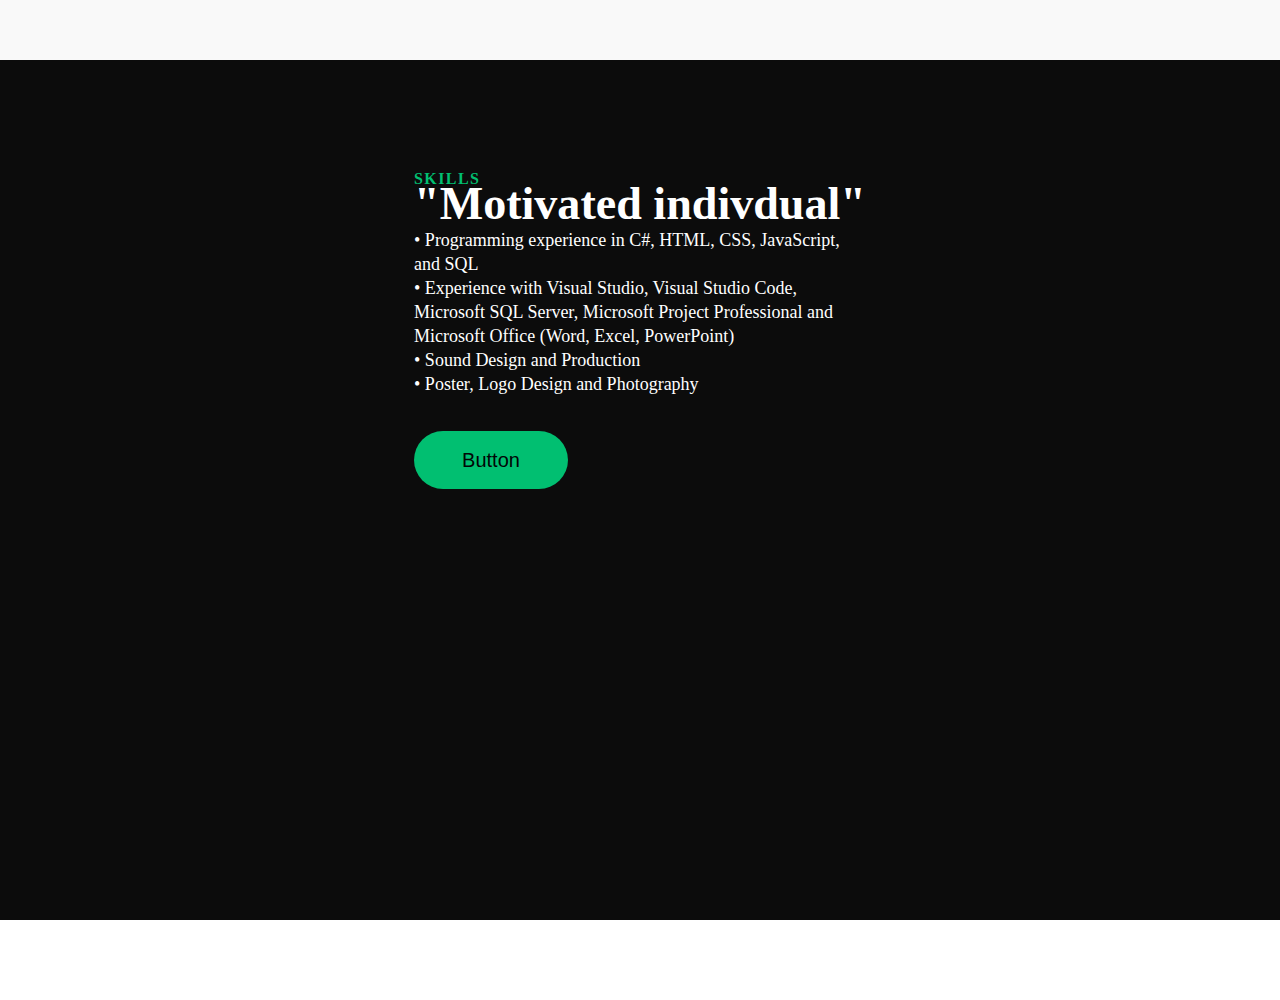
==== commit 2f8e9034: "Final touches" ====
--- a/index.html
+++ b/index.html
@@ -30,7 +30,7 @@
                     <a id="abtLink" onclick="scrollToAbout()" class="NavLinks" href="#">About</a>
                 </li>
                 <li class="NavItem">
-                    <a class="NavLinks" id="portLink" onclick="scrollToPort()" href="#">Portfolio</a>
+                    <a class="NavLinks" id="portLink" onclick="scrollToPort()" href="#">Skills</a>
                 </li>
             </ul>
             <nav class="NavBtn">
@@ -45,7 +45,7 @@
         <div class="SidebarWrapper">
             <ul class="SidebarMenu">
                 <a class="SidebarLink" onclick="sideAbt()">About</SidebarLink>
-                <a class="SidebarLink" onclick="portAbt()">Portfolio</SidebarLink>
+                <a class="SidebarLink" onclick="portAbt()">Skills</SidebarLink>
             </ul>
             <div class="SideBtnWrap">
                 <a class="SidebarRoute" href="./Taido-portfolio/sign.html">Contact</a>
@@ -64,7 +64,7 @@
                 Candidate Tech Pioneer/Entreprenuer and Philanthropist.
             </p>
             <div class="HeroBtnWrapper">
-                <button onmouseover="iconSwitch()" class="Button" id="ConBtn">Contact<span id="arrow" class="ArrowRight oi oi-arrow-right" ></span><span id="forward" class="ArrowForward oi oi-arrow-thick-right"></span></button>
+                <a onmouseover="iconSwitch()" class="Button" id="ConBtn">Contact<span id="arrow" class="ArrowRight oi oi-arrow-right" ></span><span id="forward" class="ArrowForward oi oi-arrow-thick-right"></span></a>
             </div>
         </div>
     </div>
@@ -74,8 +74,21 @@
                 <div class="Column1">
                     <div class="TextWrapper">
                         <p class="TopLine">About</p>
-                        <h1 class="Heading">"Motivated indivdual"</h1>
-                        <p class="Subtitle">Subtitle</p>
+                        <h1 class="Heading">"Confident Worker"</h1>
+                        <p class="Subtitle">I define myself as a confident worker
+who humbles himself under authority. I
+enjoy learning new things and thrive in
+environments that promote personal
+growth. I have experience working in
+groups of different sizes, coming up with
+new ideas and solutions to solve
+problems. I intend on using the skills and
+knowledge I have acquired, from both
+studies and projects, effectively in the
+workplace. I would be a great fit for your
+organization because of my good work
+ethic and openness to tackle any
+challenge I am given</p>
                         <div class="BtnWrap">
                             <a class="SidebarRoute" download="Thato motlatso raphahlelo cv" href="./CVfile/Thato motlatso raphahlelo cv.pdf"><span class="oi oi-data-transfer-download"></span> Download CV</a>
                         </div>
@@ -94,9 +107,14 @@
             <div class="InfoRow">
                 <div class="Column1">
                     <div class="TextWrapper">
-                        <p class="TopLine">Portfolio</p>
+                        <p class="TopLine">Skills</p>
                         <h1 class="Heading2">"Motivated indivdual"</h1>
-                        <p class="Subtitle2">Subtitle</p>
+                        <p class="Subtitle2">• Programming experience in C#, HTML, CSS, JavaScript, and SQL<br/>
+• Experience with Visual Studio, Visual Studio Code, Microsoft SQL
+Server, Microsoft Project Professional and Microsoft Office (Word,
+Excel, PowerPoint)<br/>
+• Sound Design and Production<br/>
+• Poster, Logo Design and Photography</p>
                         <div class="BtnWrap">
                             <button class="Button">Button</button>
                         </div>
--- a/Taido-portfolio/taido.css
+++ b/Taido-portfolio/taido.css
@@ -1,6 +1,12 @@
 ﻿html {
   scroll-behavior: smooth;
 }
+
+p,
+h1 {
+  font-family: Century Gothic;
+}
+
 #logo {
   position: absolute;
   z-index: 3;
@@ -619,7 +625,7 @@
 
 .Contacts {
   background: #010101;
-  max-width: 400px;
+  max-width: 600px;
   height: auto;
   width: 100%;
   z-index: 1;
